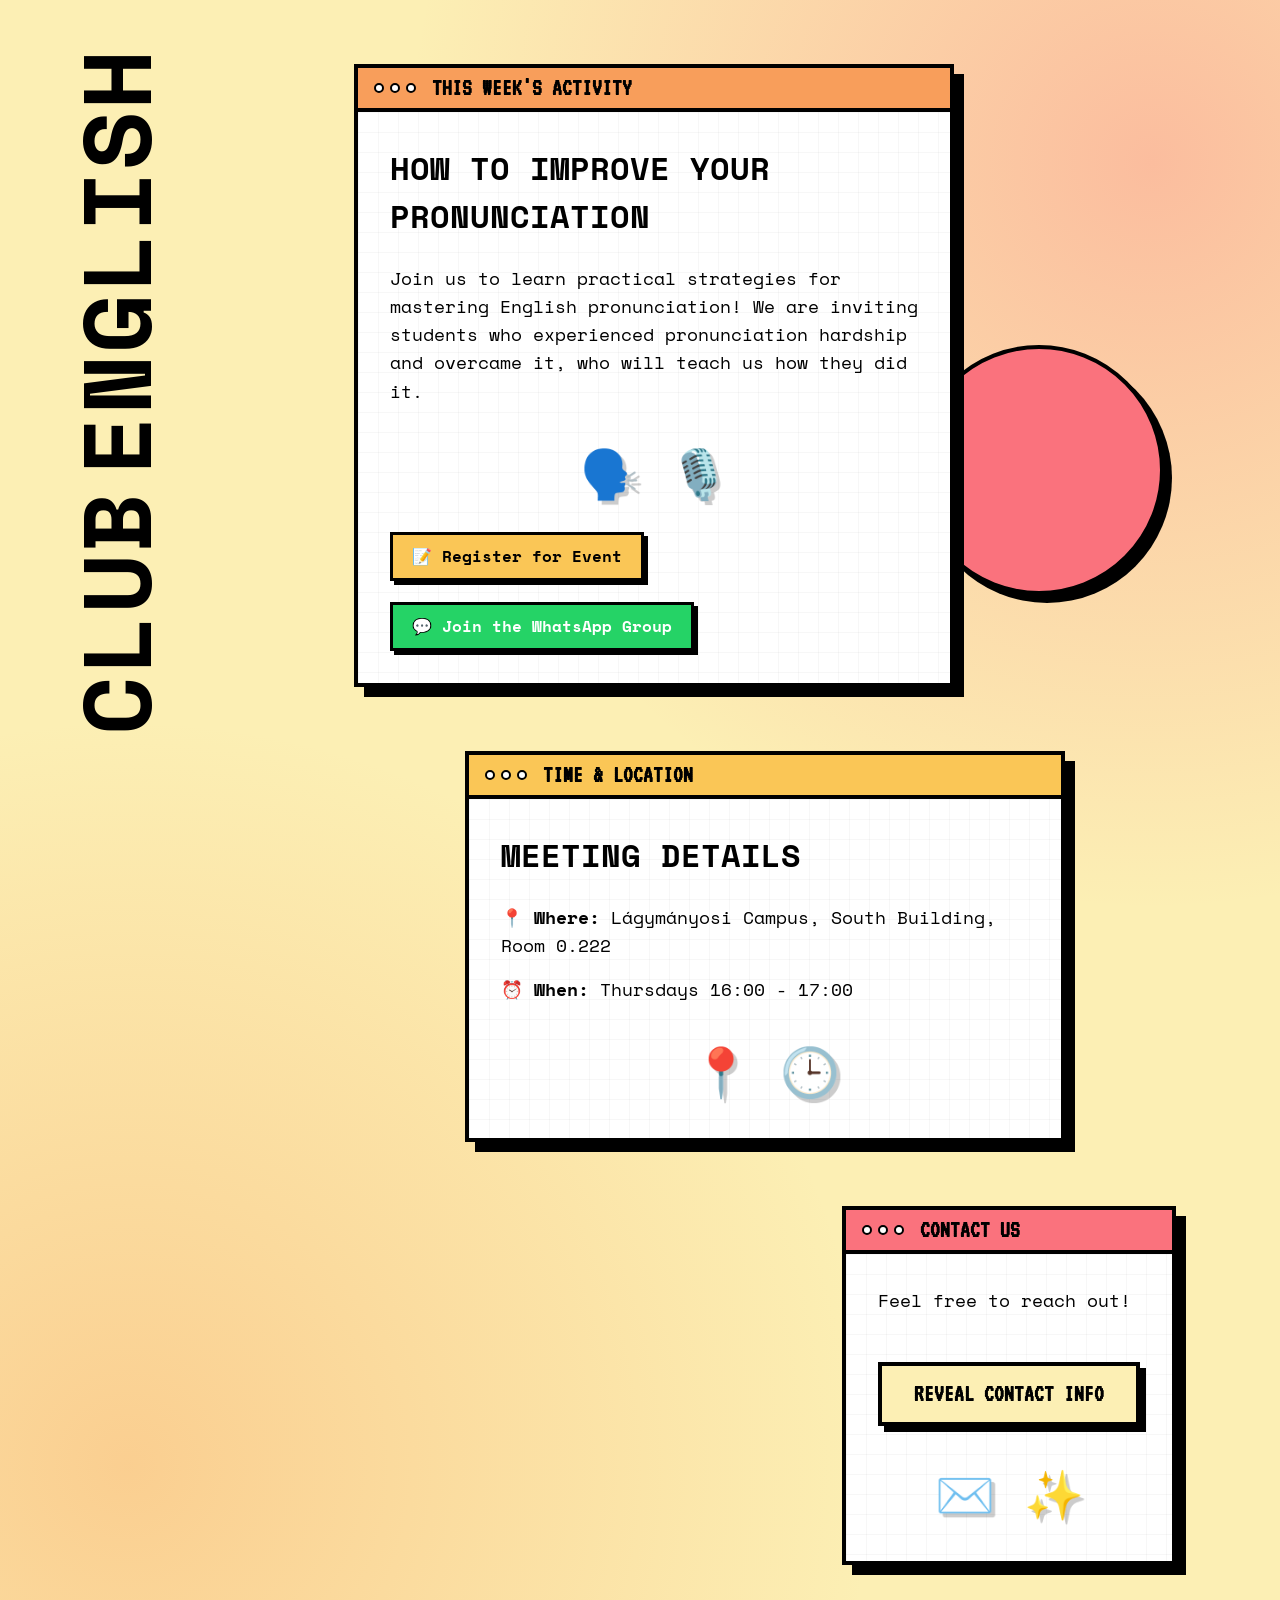
==== index.html @ 9391d7d4 "Change WhatsApp button text to 'Join the WhatsApp Group'" ====
<!DOCTYPE html>
<html lang="en">
<head>
    <meta charset="UTF-8">
    <meta name="viewport" content="width=device-width, initial-scale=1.0">
    <title>English Club</title>
    <meta name="description" content="Weekly events and contact information for our school's English Club.">
    <link rel="stylesheet" href="style.css">
    <link href="https://fonts.googleapis.com/css2?family=VT323&family=Space+Mono:ital,wght@0,400;0,700;1,400;1,700&display=swap" rel="stylesheet">
</head>
<body>
    <div class="container">
        <aside class="sidebar">
            <h1 class="vertical-text">ENGLISH</h1>
            <h1 class="vertical-text club-text">CLUB</h1>
        </aside>

        <main class="content">
            <div class="window event-window">
                <div class="window-header">
                    <div class="window-dots">
                        <span></span>
                        <span></span>
                        <span></span>
                    </div>
                    <span class="window-title">THIS WEEK'S ACTIVITY</span>
                </div>
                <div class="window-content">
                    <h2>How to Improve Your Pronunciation</h2>
                    <p>Join us to learn practical strategies for mastering English pronunciation! We are inviting students who experienced pronunciation hardship and overcame it, who will teach us how they did it.</p>
                    <div class="pixel-art">🗣️ 🎙️</div>
                    <div class="event-actions">
                        <a href="https://forms.gle/gMpfRM9F2si5Sa5UA" target="_blank" class="register-btn">📝 Register for Event</a>
                        <a id="whatsapp-btn" href="#" class="whatsapp-btn">💬 Join the WhatsApp Group</a>
                    </div>
                </div>
            </div>

            <div class="window location-window">
                <div class="window-header">
                    <div class="window-dots">
                        <span></span>
                        <span></span>
                        <span></span>
                    </div>
                    <span class="window-title">TIME & LOCATION</span>
                </div>
                <div class="window-content">
                    <h2>Meeting Details</h2>
                    <p><strong>📍 Where:</strong> Lágymányosi Campus, South Building, Room 0.222</p>
                    <p><strong>⏰ When:</strong> Thursdays 16:00 - 17:00</p>
                    <div class="pixel-art">📍 🕒</div>
                </div>
            </div>

            <div class="window contact-window">
                <div class="window-header">
                    <div class="window-dots">
                        <span></span>
                        <span></span>
                        <span></span>
                    </div>
                    <span class="window-title">CONTACT US</span>
                </div>
                <div class="window-content">
                    <p>Feel free to reach out!</p>
                    <div id="contact-container" class="contact-box">
                        <button id="reveal-btn" class="retro-btn">Reveal Contact Info</button>
                        <div id="contact-info" class="hidden"></div>
                    </div>
                    <div class="pixel-art">✉️ ✨</div>
                </div>
            </div>
            
            <div class="decorations">
                <div class="deco-box orange-box"></div>
                <div class="deco-box pink-circle"></div>
                <div class="deco-pattern"></div>
            </div>
        </main>
    </div>
    <script src="script.js"></script>
</body>
</html>
---- style.css ----
:root {
    --bg-color: #fcefb4; /* Pale yellow */
    --window-bg: #ffffff;
    --text-color: #000000;
    --border-color: #000000;
    --pink: #fa727d;
    --orange: #f89e5b;
    --gold: #fac656;
}

* {
    box-sizing: border-box;
    margin: 0;
    padding: 0;
}

body {
    background-color: var(--bg-color);
    color: var(--text-color);
    font-family: 'Space Mono', monospace;
    background-image: 
        radial-gradient(circle at 10% 90%, rgba(248, 158, 91, 0.4) 0%, transparent 40%),
        radial-gradient(circle at 90% 10%, rgba(250, 114, 125, 0.4) 0%, transparent 40%);
    min-height: 100vh;
    overflow-x: hidden;
    position: relative;
    cursor: crosshair;
}

.container {
    display: flex;
    flex-wrap: wrap;
    max-width: 1200px;
    margin: 0 auto;
    padding: 2rem;
    min-height: 100vh;
}

.sidebar {
    width: 250px;
    display: flex;
    flex-direction: column;
    justify-content: flex-start;
    position: relative;
    z-index: 5;
}

.vertical-text {
    writing-mode: vertical-rl;
    text-orientation: mixed;
    transform: rotate(180deg);
    font-size: 6rem;
    font-weight: 900;
    line-height: 0.9;
    margin-top: 1rem;
    letter-spacing: 2px;
    text-transform: uppercase;
    font-family: 'Space Mono', monospace, sans-serif;
}

.club-text {
    color: var(--text-color);
}

.subtitle {
    margin-top: 2rem;
    font-size: 1.5rem;
    font-weight: bold;
    font-family: 'VT323', monospace;
    font-size: 2.5rem;
}

.content {
    flex: 1;
    display: flex;
    flex-direction: column;
    gap: 4rem;
    padding: 2rem;
    position: relative;
    min-width: 300px;
}

@keyframes float {
    0% { transform: translateY(0px) rotate(0deg); }
    25% { transform: translateY(-5px) rotate(1deg); }
    50% { transform: translateY(-10px) rotate(0deg); }
    75% { transform: translateY(-5px) rotate(-1deg); }
    100% { transform: translateY(0px) rotate(0deg); }
}

.window {
    background: var(--window-bg);
    border: 4px solid var(--border-color);
    box-shadow: 10px 10px 0 rgba(0,0,0,1);
    position: relative;
    z-index: 10;
    animation: float 8s ease-in-out infinite;
    max-width: 600px;
}

.event-window {
    align-self: flex-start;
    animation-delay: 0s;
}

.location-window {
    align-self: center;
    animation-delay: 1s;
}

.contact-window {
    align-self: flex-end;
    animation-delay: 2s;
}

.window-header {
    background: var(--gold);
    border-bottom: 4px solid var(--border-color);
    padding: 0.5rem 1rem;
    display: flex;
    gap: 1rem;
    font-weight: bold;
    font-family: 'VT323', monospace;
    font-size: 1.5rem;
    align-items: center;
}

.window-dots {
    display: flex;
    gap: 6px;
    align-items: center;
    flex-shrink: 0;
}

.window-dots span {
    width: 10px;
    height: 10px;
    border-radius: 50%;
    border: 2px solid var(--border-color);
    background: #ffffff;
    display: inline-block;
}

.event-window .window-header {
    background: var(--orange);
}

.contact-window .window-header {
    background: var(--pink);
}

.window-content {
    padding: 2rem;
    display: flex;
    flex-direction: column;
    gap: 1rem;
    background-image: linear-gradient(rgba(0,0,0,0.03) 1px, transparent 1px),
    linear-gradient(90deg, rgba(0,0,0,0.03) 1px, transparent 1px);
    background-size: 20px 20px;
}

.window-content h2 {
    font-size: 2rem;
    text-transform: uppercase;
    font-weight: 900;
    margin-bottom: 0.5rem;
}

.window-content p {
    font-size: 1.1rem;
    line-height: 1.6;
}

.pixel-art {
    font-size: 3rem;
    align-self: center;
    margin-top: 1rem;
    filter: drop-shadow(4px 4px 0px rgba(0,0,0,0.2));
}

.retro-btn {
    background: var(--bg-color);
    border: 4px solid var(--border-color);
    padding: 1rem 2rem;
    font-family: 'VT323', monospace;
    font-weight: bold;
    font-size: 1.5rem;
    cursor: pointer;
    box-shadow: 6px 6px 0 rgba(0,0,0,1);
    transition: all 0.1s;
    text-transform: uppercase;
    margin-top: 1rem;
}

.retro-btn:hover {
    background: var(--gold);
}

.retro-btn:active {
    transform: translate(6px, 6px);
    box-shadow: 0 0 0 rgba(0,0,0,1);
}

.contact-box {
    margin-top: 1rem;
    text-align: center;
}

.hidden {
    display: none !important;
}

#contact-info {
    margin-top: 1rem;
    padding: 1.5rem;
    background: var(--gold);
    border: 4px dashed var(--border-color);
    font-size: 1.5rem;
    font-weight: bold;
    font-family: 'Space Mono', monospace;
    animation: popIn 0.3s cubic-bezier(0.175, 0.885, 0.32, 1.275);
}

#contact-info a {
    color: var(--text-color);
    text-decoration: none;
    border-bottom: 2px solid var(--text-color);
}

#contact-info a:hover {
    background: var(--text-color);
    color: var(--gold);
}

.whatsapp-btn {
    display: inline-block;
    margin-top: 0.5rem;
    background: #25D366 !important;
    color: #ffffff !important;
    border: 3px solid var(--border-color);
    padding: 0.6rem 1.2rem;
    font-family: 'Space Mono', monospace;
    font-weight: bold;
    font-size: 1rem;
    text-decoration: none !important;
    box-shadow: 4px 4px 0 rgba(0,0,0,1);
    transition: all 0.1s;
}

.whatsapp-btn:hover {
    background: #1eaa53 !important;
    color: #ffffff !important;
    transform: translate(-2px, -2px);
    box-shadow: 6px 6px 0 rgba(0,0,0,1);
}

.whatsapp-btn:active {
    transform: translate(2px, 2px);
    box-shadow: 2px 2px 0 rgba(0,0,0,1);
}

.event-actions {
    display: flex;
    flex-wrap: wrap;
    gap: 0.8rem;
    margin-top: 0.5rem;
}

.register-btn {
    display: inline-block;
    background: var(--gold) !important;
    color: var(--text-color) !important;
    border: 3px solid var(--border-color);
    padding: 0.6rem 1.2rem;
    font-family: 'Space Mono', monospace;
    font-weight: bold;
    font-size: 1rem;
    text-decoration: none !important;
    box-shadow: 4px 4px 0 rgba(0,0,0,1);
    transition: all 0.1s;
}

.register-btn:hover {
    background: #e5b746 !important;
    color: var(--text-color) !important;
    transform: translate(-2px, -2px);
    box-shadow: 6px 6px 0 rgba(0,0,0,1);
}

.register-btn:active {
    transform: translate(2px, 2px);
    box-shadow: 2px 2px 0 rgba(0,0,0,1);
}

@keyframes popIn {
    0% { transform: scale(0.8); opacity: 0; }
    100% { transform: scale(1); opacity: 1; }
}

/* Background Decorations */
.decorations {
    position: absolute;
    top: 0;
    left: 0;
    width: 100%;
    height: 100%;
    pointer-events: none;
    z-index: 1;
}

.deco-box {
    position: absolute;
    border: 4px solid var(--border-color);
}

.orange-box {
    width: 150px;
    height: 150px;
    background: var(--orange);
    bottom: 10%;
    right: 10%;
    box-shadow: 8px 8px 0 rgba(0,0,0,1);
    transform: rotate(15deg);
}

.pink-circle {
    width: 250px;
    height: 250px;
    background: var(--pink);
    border-radius: 50%;
    top: 20%;
    right: 5%;
    box-shadow: 8px 8px 0 rgba(0,0,0,1);
}

@media (max-width: 768px) {
    html, body {
        overflow-x: hidden;
    }

    .container {
        flex-direction: column;
        padding: 1rem;
        padding-bottom: 4rem;
        min-height: auto;
    }
    
    .vertical-text {
        writing-mode: horizontal-tb;
        transform: none;
        font-size: 2.8rem;
        margin-top: 0;
        letter-spacing: 0px;
    }
    
    .sidebar {
        width: 100%;
        margin-bottom: 1.5rem;
    }

    .content {
        padding: 0;
        gap: 2rem;
    }
    
    .window {
        width: 100%;
        max-width: 100%;
        align-self: center;
        box-shadow: 6px 6px 0 rgba(0,0,0,1);
    }
    
    .window-header {
        font-size: 1.1rem;
        padding: 0.4rem 0.8rem;
    }

    .window-content {
        padding: 1rem;
    }

    .window-content h2 {
        font-size: 1.3rem;
    }

    .window-content p {
        font-size: 0.9rem;
    }

    .retro-btn {
        font-size: 1rem;
        padding: 0.6rem 1rem;
        box-shadow: 4px 4px 0 rgba(0,0,0,1);
    }

    #contact-info {
        font-size: 0.95rem;
        padding: 0.8rem;
        word-break: break-word;
    }

    .decorations {
        display: none;
    }
}
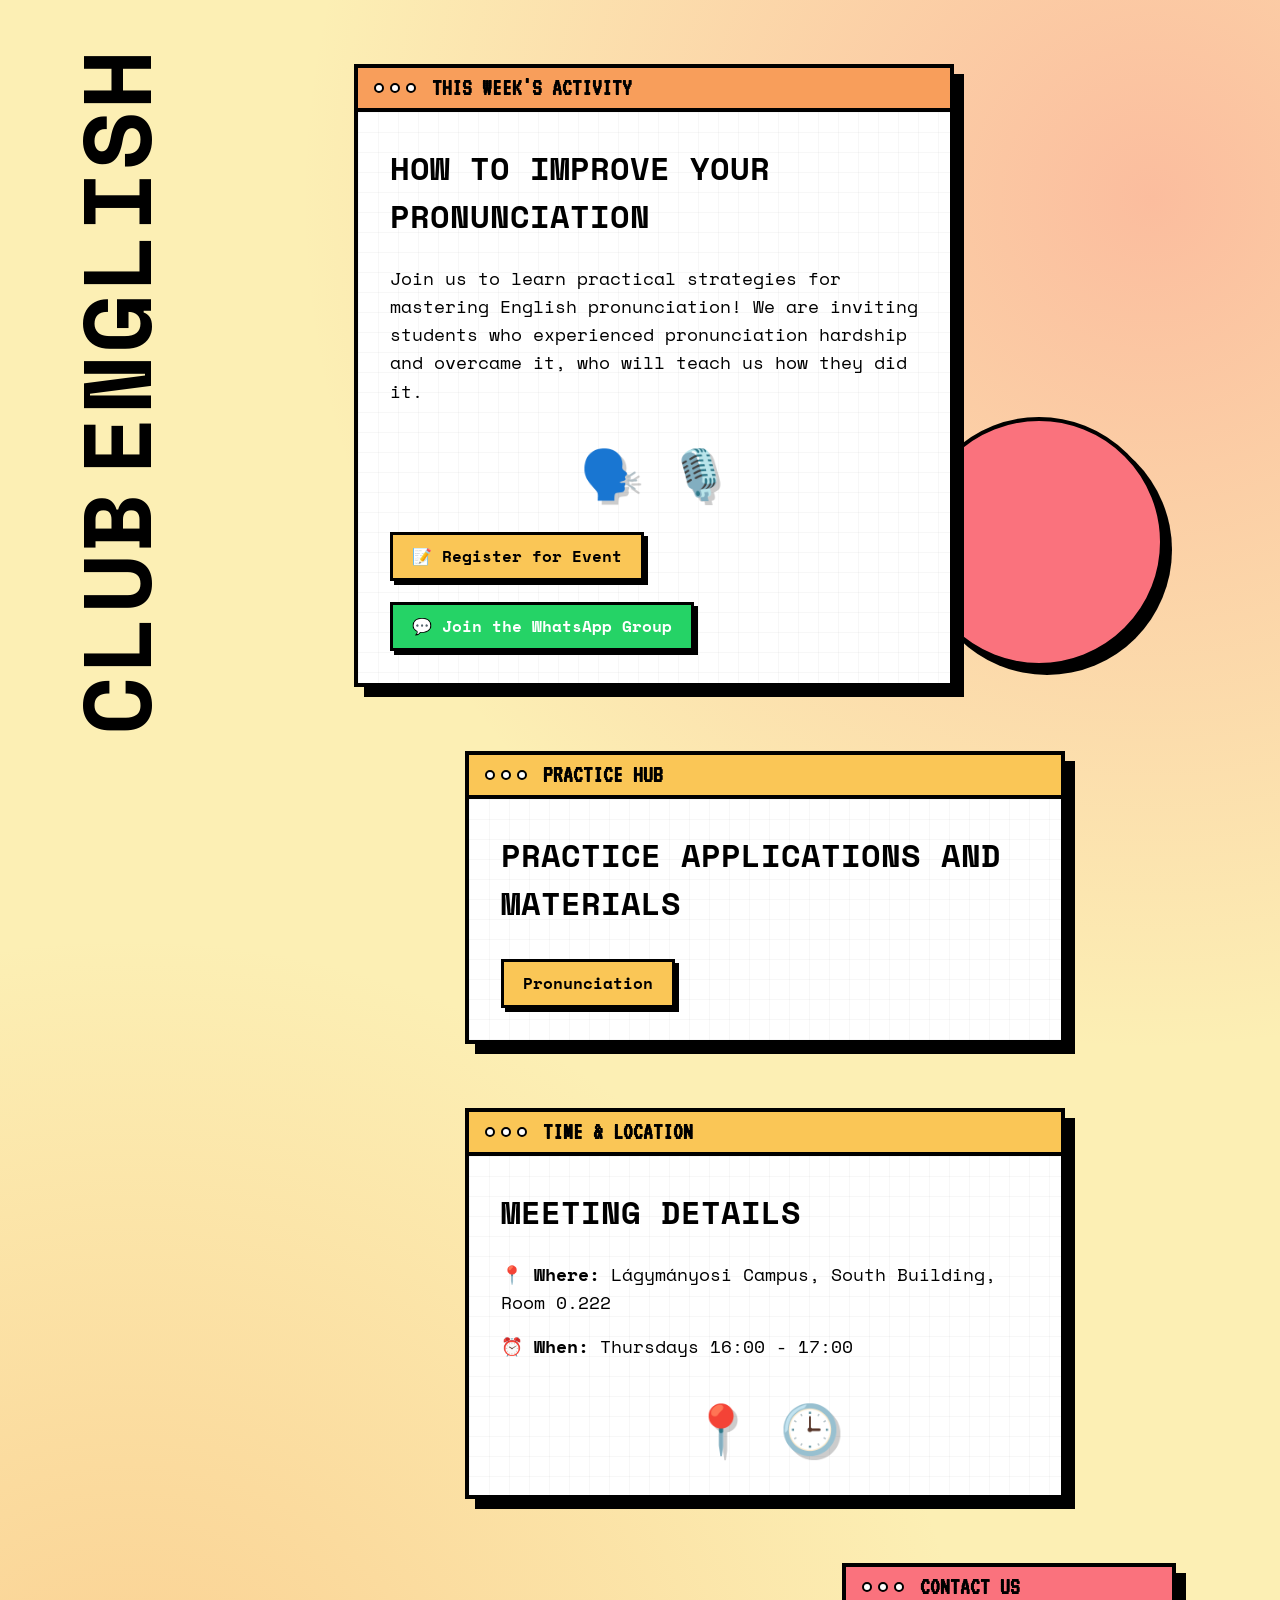
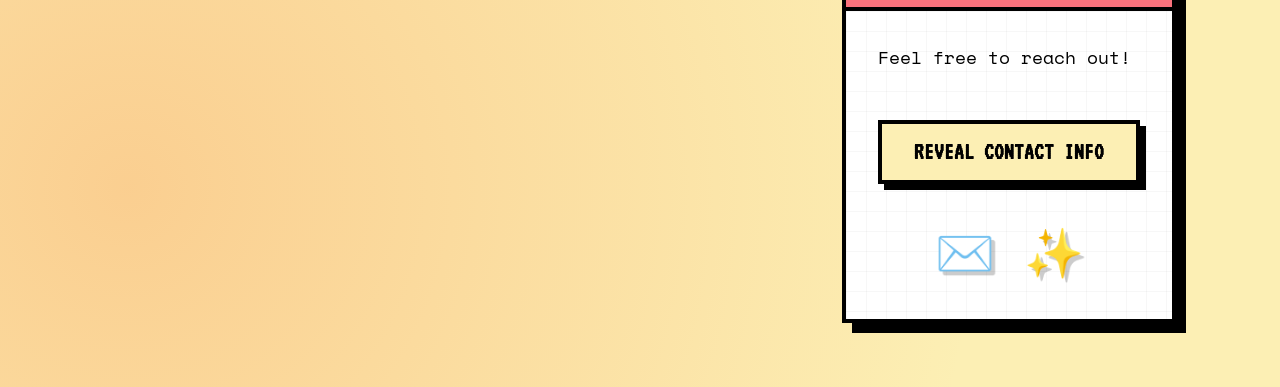
==== commit f326469b: "implemented pronunciation-app" ====
--- a/index.html
+++ b/index.html
@@ -7,6 +7,17 @@
     <meta name="description" content="Weekly events and contact information for our school's English Club.">
     <link rel="stylesheet" href="style.css">
     <link href="https://fonts.googleapis.com/css2?family=VT323&family=Space+Mono:ital,wght@0,400;0,700;1,400;1,700&display=swap" rel="stylesheet">
+
+    <!-- Google tag (gtag.js) -->
+    <script async src="https://www.googletagmanager.com/gtag/js?id=G-S81P122YRV"></script>
+    <script>
+        window.dataLayer = window.dataLayer || [];
+        function gtag(){dataLayer.push(arguments);}
+        gtag('js', new Date());
+
+        gtag('config', 'G-S81P122YRV');
+    </script>
+
 </head>
 <body>
     <div class="container">
@@ -32,6 +43,23 @@
                     <div class="event-actions">
                         <a href="https://forms.gle/gMpfRM9F2si5Sa5UA" target="_blank" class="register-btn">📝 Register for Event</a>
                         <a id="whatsapp-btn" href="#" class="whatsapp-btn">💬 Join the WhatsApp Group</a>
+                    </div>
+                </div>
+            </div>
+
+            <div class="window practice-window">
+                <div class="window-header">
+                    <div class="window-dots">
+                        <span></span>
+                        <span></span>
+                        <span></span>
+                    </div>
+                    <span class="window-title">PRACTICE HUB</span>
+                </div>
+                <div class="window-content">
+                    <h2>Practice Applications and Materials</h2>
+                    <div class="event-actions">
+                        <a href="./pronunciation-app/index.html" class="register-btn">Pronunciation</a>
                     </div>
                 </div>
             </div>
--- a/style.css
+++ b/style.css
@@ -103,14 +103,19 @@
     animation-delay: 0s;
 }
 
+.practice-window {
+    align-self: center;
+    animation-delay: 1s;
+}
+
 .location-window {
     align-self: center;
-    animation-delay: 1s;
+    animation-delay: 2s;
 }
 
 .contact-window {
     align-self: flex-end;
-    animation-delay: 2s;
+    animation-delay: 3s;
 }
 
 .window-header {
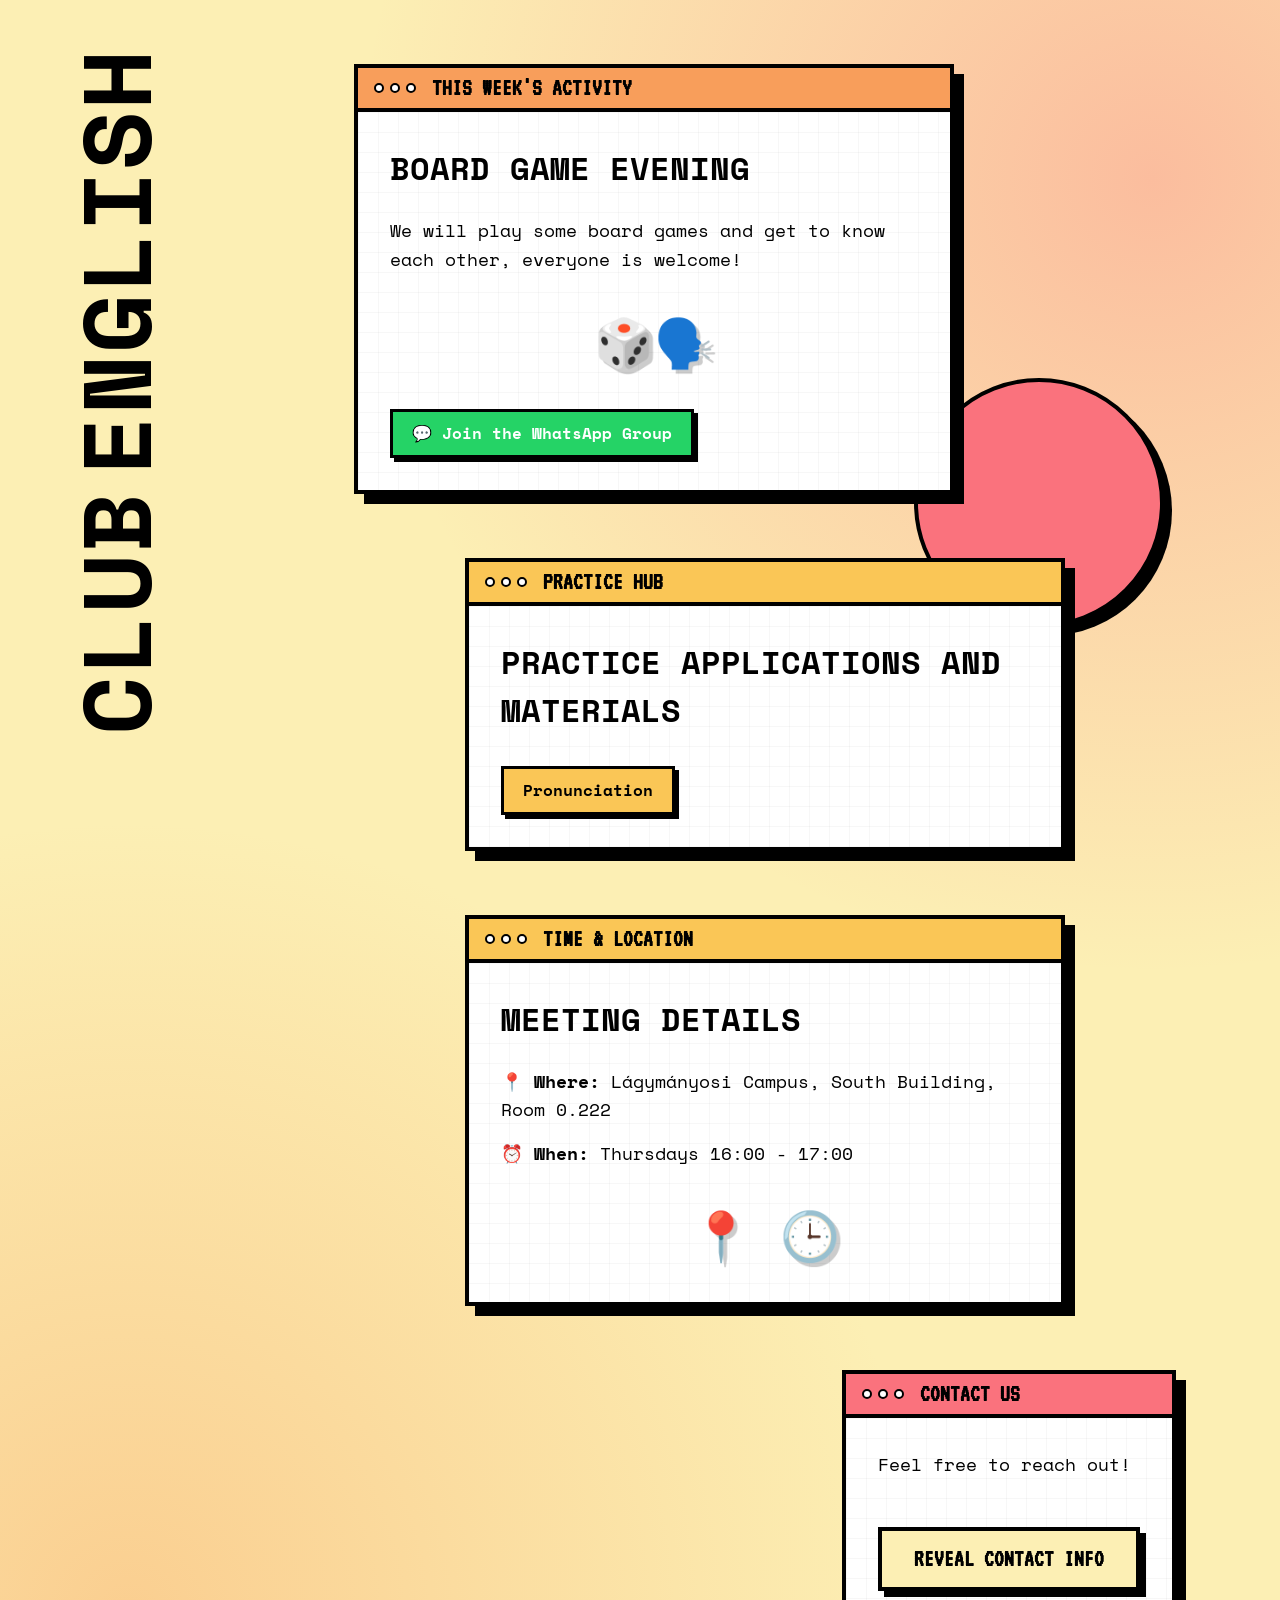
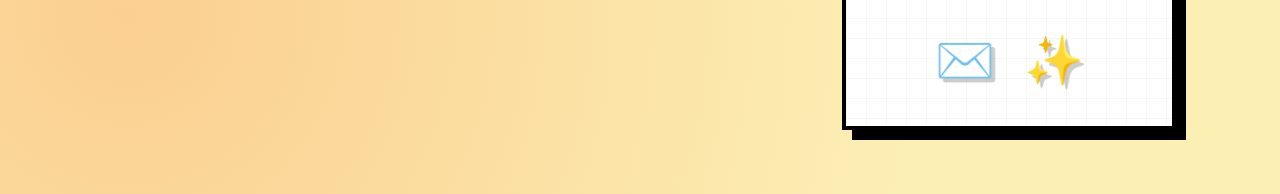
==== commit 840f8cc8: "updated event" ====
--- a/index.html
+++ b/index.html
@@ -37,11 +37,10 @@
                     <span class="window-title">THIS WEEK'S ACTIVITY</span>
                 </div>
                 <div class="window-content">
-                    <h2>How to Improve Your Pronunciation</h2>
-                    <p>Join us to learn practical strategies for mastering English pronunciation! We are inviting students who experienced pronunciation hardship and overcame it, who will teach us how they did it.</p>
-                    <div class="pixel-art">🗣️ 🎙️</div>
+                    <h2>Board Game Evening</h2>
+                    <p style="font-size:large;">We will play some board games and get to know each other, everyone is welcome!</p>
+                    <div class="pixel-art">🎲🗣️</div>
                     <div class="event-actions">
-                        <a href="https://forms.gle/gMpfRM9F2si5Sa5UA" target="_blank" class="register-btn">📝 Register for Event</a>
                         <a id="whatsapp-btn" href="#" class="whatsapp-btn">💬 Join the WhatsApp Group</a>
                     </div>
                 </div>
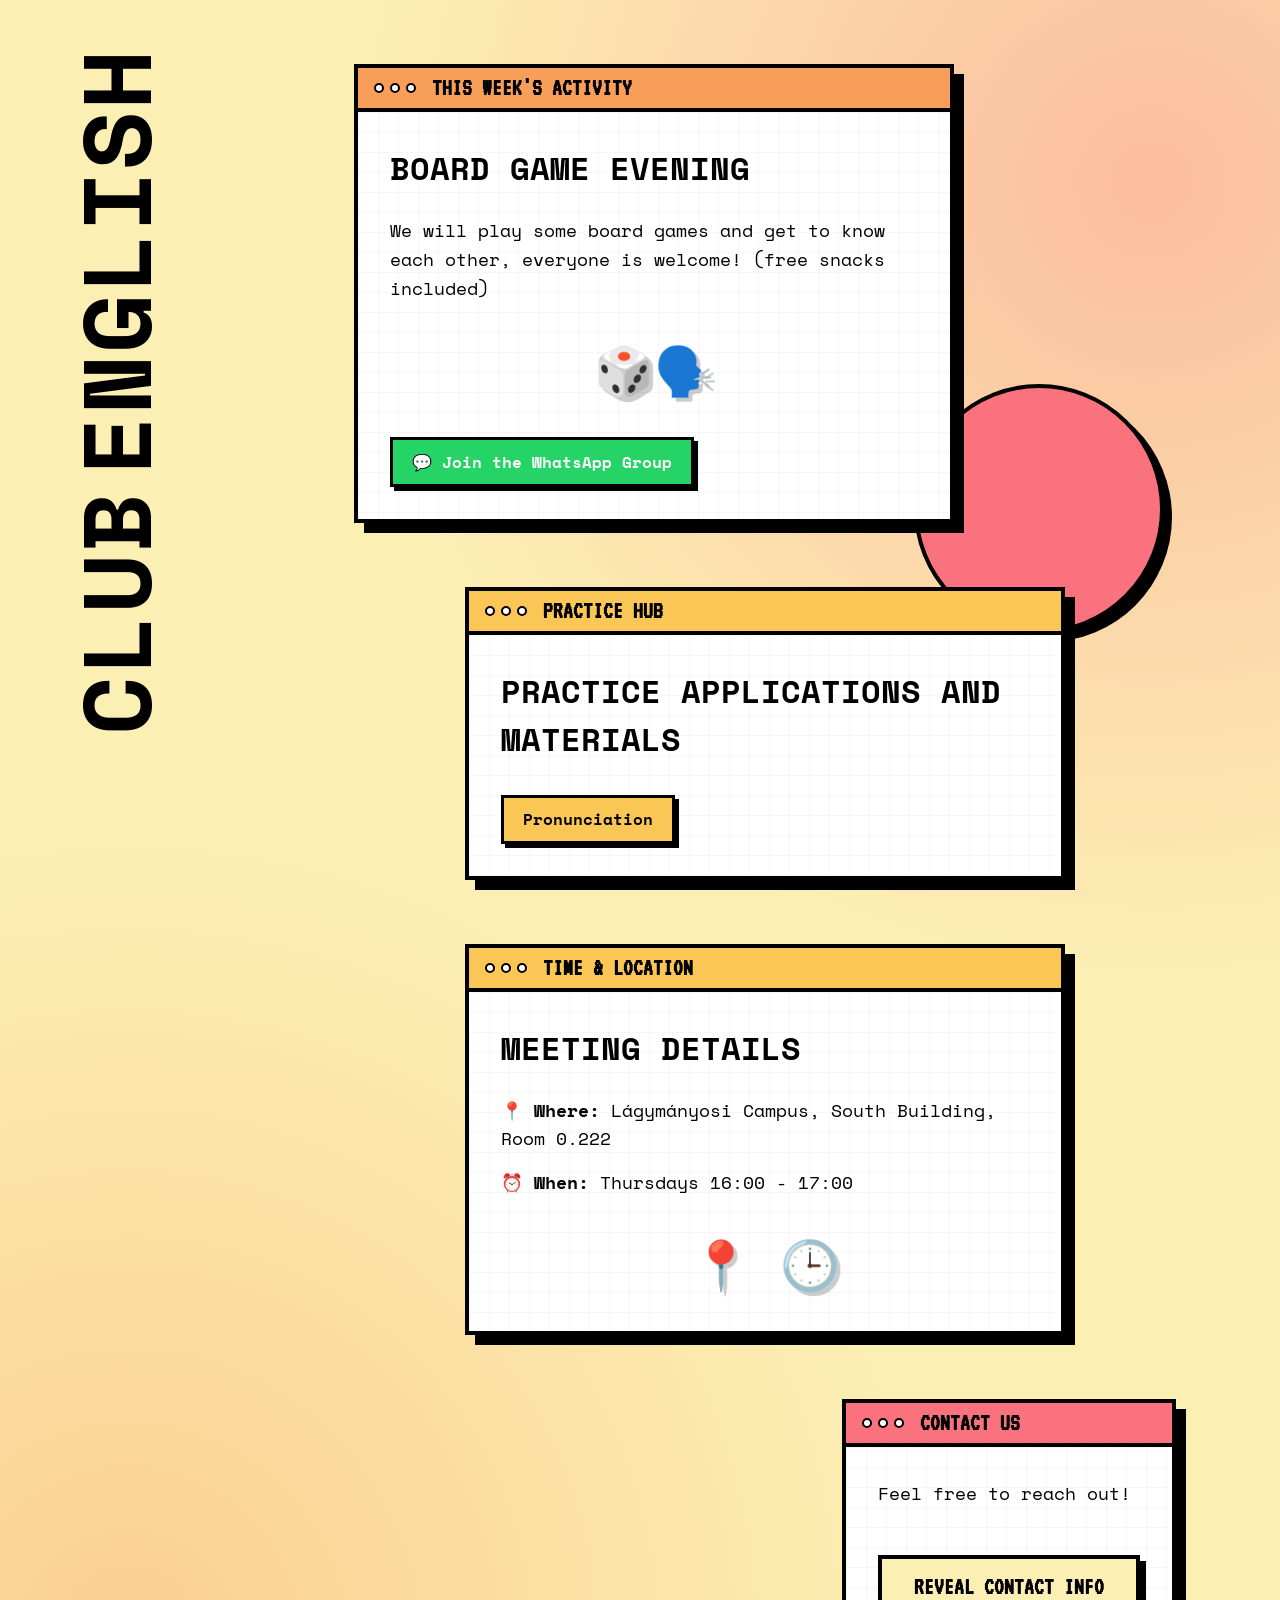
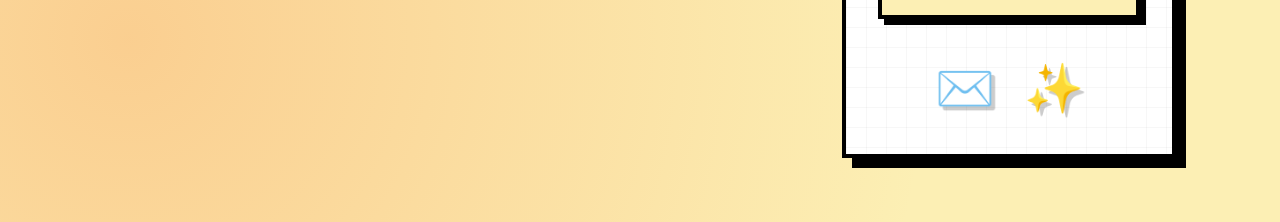
==== commit f98e2aad: "updated event info" ====
--- a/index.html
+++ b/index.html
@@ -38,7 +38,7 @@
                 </div>
                 <div class="window-content">
                     <h2>Board Game Evening</h2>
-                    <p style="font-size:large;">We will play some board games and get to know each other, everyone is welcome!</p>
+                    <p style="font-size:large;">We will play some board games and get to know each other, everyone is welcome! (free snacks included)</p>
                     <div class="pixel-art">🎲🗣️</div>
                     <div class="event-actions">
                         <a id="whatsapp-btn" href="#" class="whatsapp-btn">💬 Join the WhatsApp Group</a>
